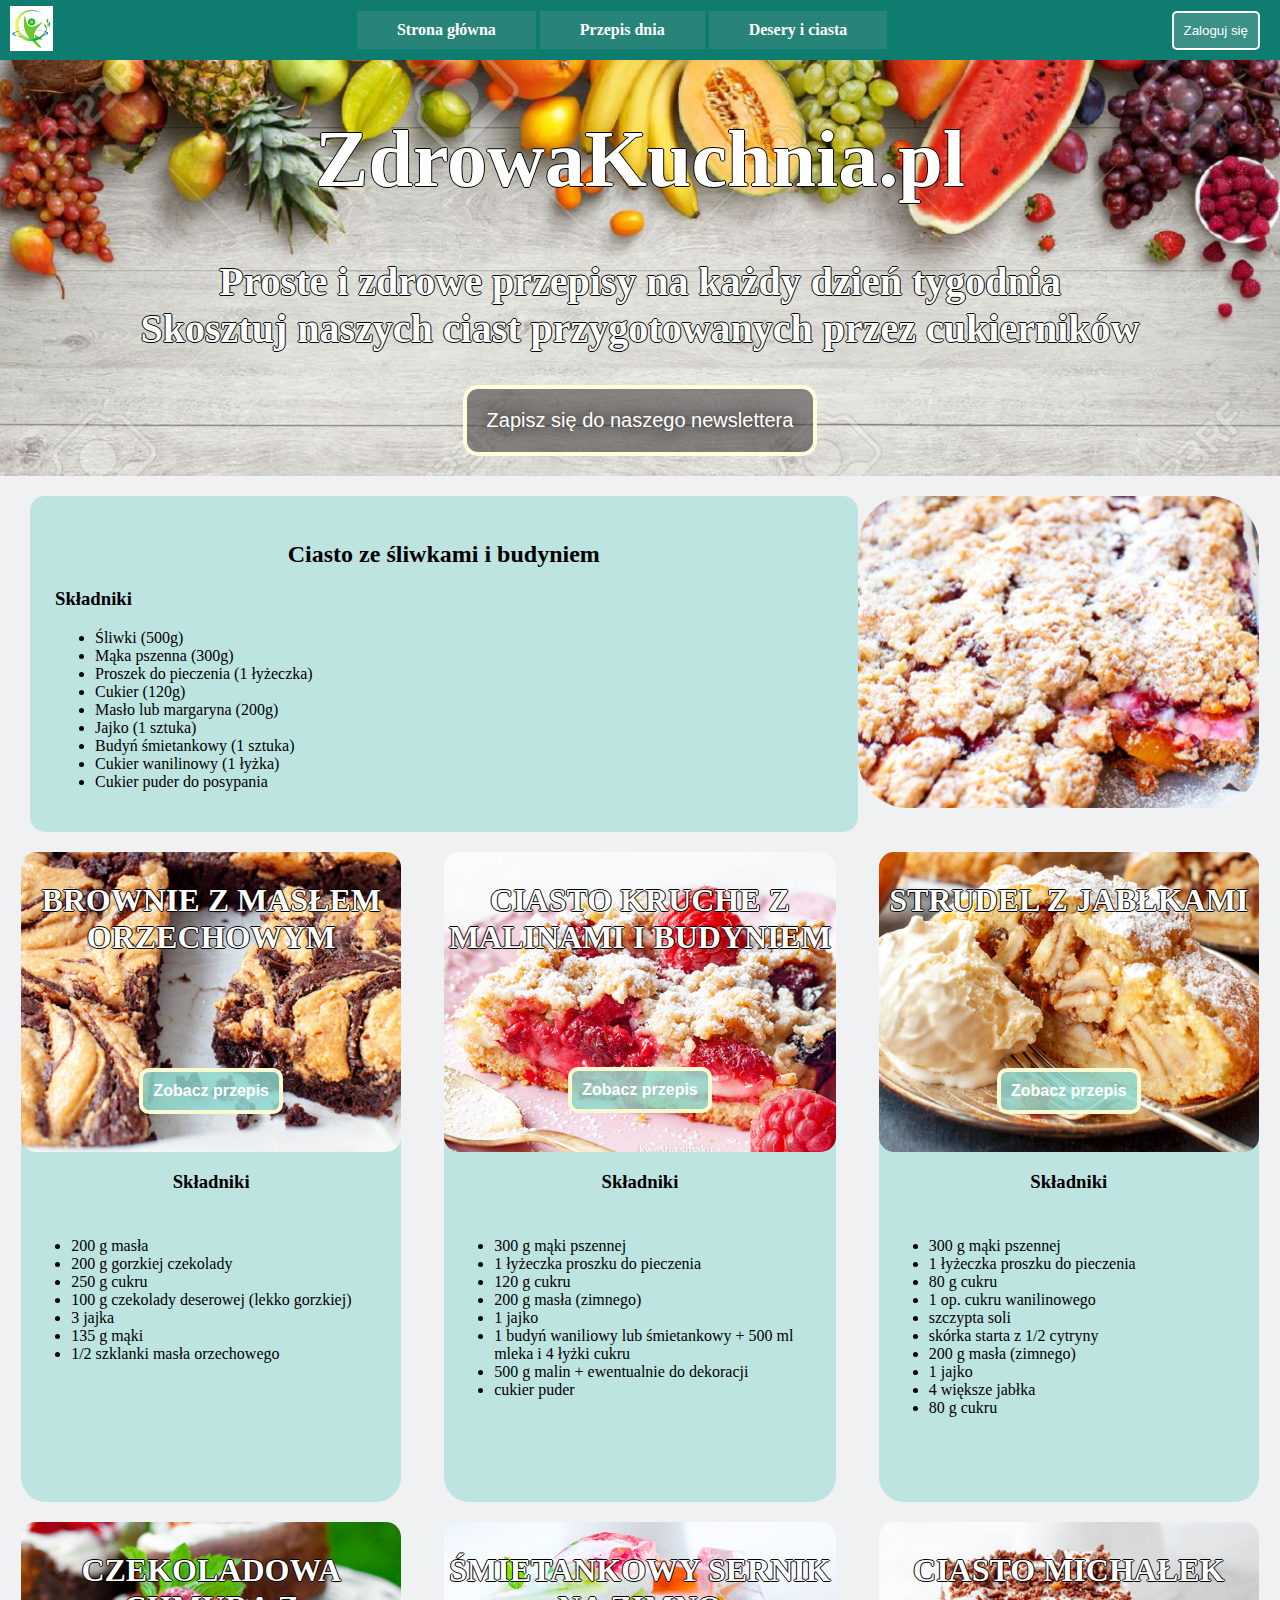
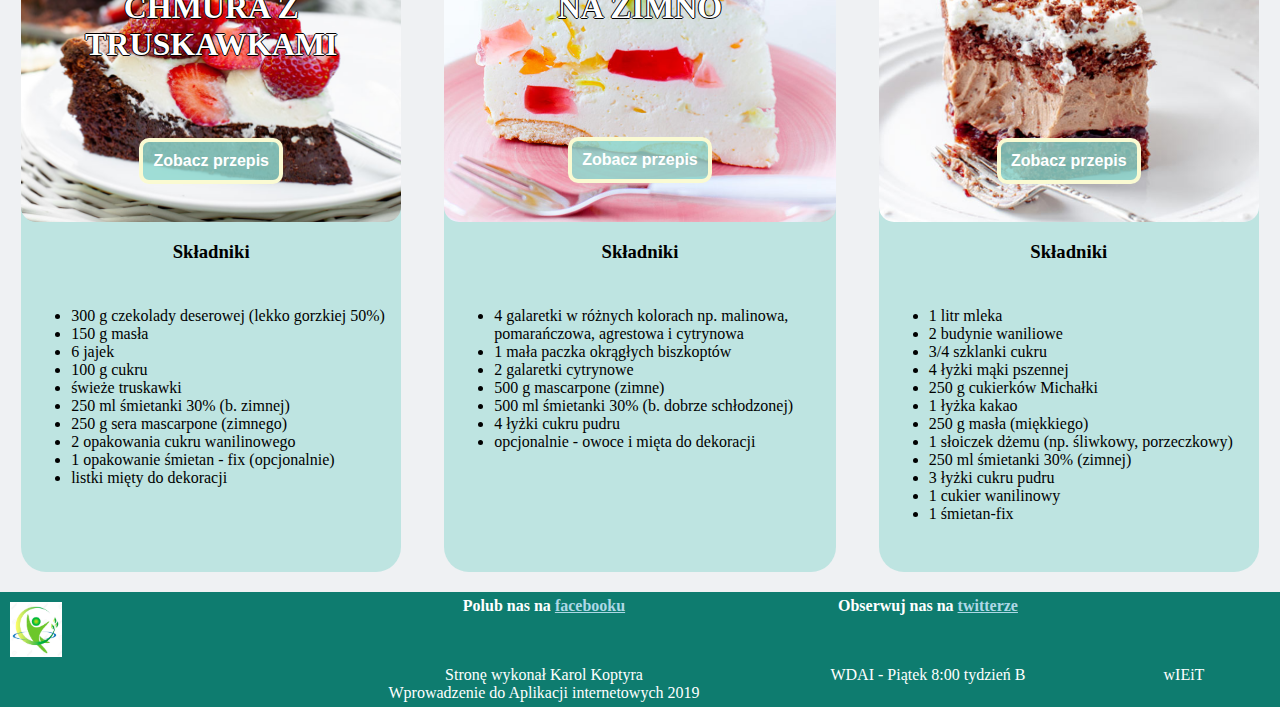
==== lab2-rwd/index.html @ cbfe7ee7 "Dodanie stron RWD i Bootstrap" ====
<!DOCTYPE html>
<html lang="pl">
    <head>
        <meta charset="UTF-8">
        <title>ZdrowaKuchnia</title>
        <link rel="stylesheet" href="stylesweb.css">
    </head>
    <body>
        <div id="container">
            <header id="header-top">
                <nav id=nav-top>
                    <div id="logo"><img src="img/logo.jpg" alt="logo"></div>
                    <ul>
                        <li><a href="#header-top">Strona główna</a></li>
                        <li><a href="#ciasto-dnia">Przepis dnia</a></li>
                        <li><a href="#przepisy-ciasta">Desery i ciasta</a></li>
                    </ul>
                    <button>Zaloguj się</button>
                </nav>
                <section id="baner">
                    <h1>ZdrowaKuchnia.pl</h1>
                    <h2>Proste i zdrowe przepisy na każdy dzień tygodnia<br/>
                    Skosztuj naszych ciast przygotowanych przez cukierników</h2>
                    <button>Zapisz się do naszego newslettera</button>
                </section>
            </header>
            <section id="ciasto-dnia">
                <div id="ciasto-dnia-składniki">
                    <h2>Ciasto  ze śliwkami i budyniem</h2>
                    <h3>Składniki</h3>
                    <ul>
                        <li>Śliwki (500g)</li>
                        <li> Mąka pszenna (300g)</li>
                        <li> Proszek do pieczenia (1 łyżeczka)</li>
                        <li> Cukier (120g)</li>
                        <li> Masło lub margaryna (200g)</li>
                        <li> Jajko (1 sztuka)</li>
                        <li> Budyń śmietankowy (1 sztuka)</li>
                        <li> Cukier wanilinowy (1 łyżka) </li>
                        <li> Cukier puder do posypania</li>
                    </ul>
                </div>
            </section>
            <section id="ciasto-dnia-image">
                <img src="img/ciasto-dnia.png" alt="Ciasto ze śliwkami i budyniem">
            </section>
            <section id="przepisy-ciasta">
                <div class="karta-przepisu" id="karta1">
                    <div class="zdjecie-przepisu-karty">
                        <h1> BROWNIE Z MASŁEM ORZECHOWYM</h1>
                        <button> Zobacz przepis </button>
                    </div>
                    <div class="karta-opis">
                        <h3>Składniki</h3>
                        <div class="skladniki-karta">
                            <ul>
                                <li> 200 g masła</li>
                                <li> 200 g gorzkiej czekolady</li>
                                <li> 250 g cukru</li>
                                <li> 100 g czekolady deserowej (lekko gorzkiej)</li>
                                <li> 3 jajka</li>
                                <li> 135 g mąki</li>
                                <li> 1/2 szklanki masła orzechowego </li>
                            </ul>
                        </div>
                    </div>
                </div>
            </section>
            <div class="karta-przepisu" id="karta2">
                <div class="zdjecie-przepisu-karty">
                    <h1> CIASTO KRUCHE Z MALINAMI I BUDYNIEM</h1>
                    <button> Zobacz przepis </button>
                </div>
                <div class="karta-opis">
                    <h3>Składniki</h3>
                    <div class="skladniki-karta">
                        <ul>
                            <li> 300 g mąki pszennej</li>
                            <li> 1 łyżeczka proszku do pieczenia</li>
                            <li> 120 g cukru</li>
                            <li> 200 g masła (zimnego)</li>
                            <li> 1 jajko</li>
                            <li> 1 budyń waniliowy lub śmietankowy + 500 ml mleka i 4 łyżki cukru</li>
                            <li> 500 g malin + ewentualnie do dekoracji</li>
                            <li> cukier puder</li>
                        </ul>
                    </div>
                </div>
            </div>
            <div class="karta-przepisu" id="karta3">
                <div class="zdjecie-przepisu-karty">
                    <h1> STRUDEL Z JABŁKAMI</h1>
                    <button> Zobacz przepis </button>
                </div>
                <div class="karta-opis">
                    <h3>Składniki</h3>
                    <div class="skladniki-karta">
                        <ul>
                            <li> 300 g mąki pszennej</li>
                            <li> 1 łyżeczka proszku do pieczenia</li>
                            <li> 80 g cukru</li>
                            <li> 1 op. cukru wanilinowego</li>
                            <li> szczypta soli</li>
                            <li> skórka starta z 1/2 cytryny</li>
                            <li> 200 g masła (zimnego)</li>
                            <li> 1 jajko</li>                            
                            <li> 4 większe jabłka</li>
                            <li> 80 g cukru</li>
                        </ul>
                    </div>
                </div>
            </div>
            <div class="karta-przepisu" id="karta4">
                <div class="zdjecie-przepisu-karty">
                    <h1> CZEKOLADOWA CHMURA Z TRUSKAWKAMI</h1>
                    <button> Zobacz przepis </button>
                </div>
                <div class="karta-opis">
                    <h3>Składniki</h3>
                    <div class="skladniki-karta">
                        <ul>
                            <li> 300 g czekolady deserowej (lekko gorzkiej 50%)</li>
                            <li> 150 g masła</li>
                            <li> 6 jajek</li>
                            <li> 100 g cukru</li>
                            <li> świeże truskawki</li>
                            <li> 250 ml śmietanki 30% (b. zimnej)</li>
                            <li> 250 g sera mascarpone (zimnego)</li>
                            <li> 2 opakowania cukru wanilinowego</li>
                            <li> 1 opakowanie śmietan - fix (opcjonalnie)</li>
                            <li> listki mięty do dekoracji</li>
                        </ul>
                    </div>
                </div>
            </div>
            <div class="karta-przepisu" id="karta5">
                <div class="zdjecie-przepisu-karty">
                    <h1> ŚMIETANKOWY SERNIK NA ZIMNO</h1>
                    <button> Zobacz przepis </button>
                </div>
                <div class="karta-opis">
                    <h3>Składniki</h3>
                    <div class="skladniki-karta">
                        <ul>
                            <li> 4 galaretki w różnych kolorach np. malinowa, pomarańczowa, agrestowa i cytrynowa</li>
                            <li> 1 mała paczka okrągłych biszkoptów</li>
                            <li> 2 galaretki cytrynowe</li>
                            <li> 500 g mascarpone (zimne)</li>
                            <li> 500 ml śmietanki 30% (b. dobrze schłodzonej)</li>
                            <li> 4 łyżki cukru pudru</li>
                            <li> opcjonalnie - owoce i mięta do dekoracji</li>
                        </ul>
                    </div>
                </div>
            </div>
            <div class="karta-przepisu" id="karta6">
                <div class="zdjecie-przepisu-karty">
                    <h1> CIASTO MICHAŁEK</h1>
                    <button> Zobacz przepis </button>
                </div>
                <div class="karta-opis">
                    <h3>Składniki</h3>
                    <div class="skladniki-karta">
                        <ul>
                            <li> 1 litr mleka</li>
                            <li> 2 budynie waniliowe</li>
                            <li> 3/4 szklanki cukru</li>
                            <li> 4 łyżki mąki pszennej</li>
                            <li> 250 g cukierków Michałki</li>
                            <li> 1 łyżka kakao</li>
                            <li> 250 g masła (miękkiego)</li>
                            <li> 1 słoiczek dżemu (np. śliwkowy, porzeczkowy)</li>
                            <li> 250 ml śmietanki 30% (zimnej)</li>
                            <li> 3 łyżki cukru pudru</li>
                            <li> 1 cukier wanilinowy</li>
                            <li> 1 śmietan-fix</li>
                        </ul>
                    </div>
                </div>
            </div>
            <footer id="footer-bot">
                <div id="footer-logo">
                    <img src="img/logo.jpg" alt="logo">
                </div>
                <div id="footer-fb">
                    Polub nas na <a href="https://facebook.com">facebooku</a>
                </div>
                <div id="footer-twitter">
                    Obserwuj nas na <a href="https://twitter.com">twitterze</a>
                </div>
                <div id="footer-madeby"> 
                    Stronę wykonał Karol Koptyra<br/>
                    Wprowadzenie do Aplikacji internetowych 2019 
                </div>
                <div id="footer-grupa">WDAI - Piątek 8:00 tydzień B</div>
                <div id="footer-wydział">wIEiT</div>
            </footer>
        </div>
    </body>
</html>
---- lab2-rwd/stylesweb.css ----
body {
    margin: 0px;
    background-color: rgb(239, 241, 243);
}

button {
    background: rgba(175, 175, 175, 0);
    padding: 5px;
    margin-bottom: 20px;
    font-weight: lighter;
    color: white;
    border: solid lightgoldenrodyellow 4px;
}

button:hover {
    color: darkgreen;
    transition-duration: 1s
}

button:active {
    background-color: lightblue;
}

#container {
    margin: auto;
    display: grid;
    grid-template-columns: 33% 34% 33%;
    grid-template-rows: auto auto auto auto;
    grid-template-areas: "header header header" "ciasto-op ciasto-op ciasto-zdj" "karta1 karta2 karta3" "karta4 karta5 karta6" "footer footer footer";
}

#header-top {
    display: grid;
    grid-area: header;
    grid-template-rows: 60px auto;
    background-size: cover;
    background-image: url("img/foodbaner.png");
}

#nav-top {
    background-color: rgb(14,124,111);
    display: flex;
    flex-direction: row;
    justify-content: space-between;
}

#nav-top ul {
    margin: 0;
    align-self: center;
}

#nav-top li {
    display: inline-block;
    padding: 10px 40px;
    background-color: rgb(40, 131, 120);
}

#nav-top li>a {
    text-decoration: none;
    font-weight: bold;
    color: white;
}

#nav-top li>a:hover {
    color: lightblue;
    transition-duration: 1s;
}

#nav-top #logo {
    margin-left: 10px;
    align-self: center;
    justify-self: end;
}

#nav-top #logo img {
    max-height: 45px;
}

#nav-top button {
    padding: 10px;
    align-self: center;
    justify-self: end;
    border: solid white 2px;
    background-color: rgb(59, 145, 135);
    color: white;
    margin: auto 20px;
    border-radius: 5px;
}

#nav-top button:active {
    background-color: lightblue;
}

#nav-top button:hover {
    color: lightblue;
    transition-duration: 1s
}

#baner {
    color: white;
    text-shadow: 0px 0px 14px black;
    font-size: 2.5em;
    text-align: center;    
    text-shadow: -1px 0 black, 0 1px black, 1px 0 black, 0 -1px black;
}

#baner>h2 {
    font-size: 1em;
    text-shadow: -1px 0 black, 0 1px black, 1px 0 black, 0 -1px black;
}

#baner button {
    background: rgba(61, 54, 54, 0.568);
    padding: 20px;
    text-shadow: 0px 0px 14px black;
    font-weight: lighter;
    font-size: .5em;
    border: solid lightyellow 4px;
    color: white;
    margin-bottom: 20px;
    border-radius: 15px;
}

#baner button:active {
    background-color: lightblue;
}

#baner button:hover {
    color: lightblue;
    transition-duration: 1s
}

#ciasto-dnia {
    background-color: rgba(142, 216, 207, 0.5);
    margin: 20px 0 20px 30px;
    grid-area: ciasto-op;
    padding: 25px;
    border-radius: 15px;
}
#ciasto-dnia-składniki > h2{
    text-align: center;
}

#ciasto-dnia-image {
    grid-area: ciasto-zdj;
}

#ciasto-dnia-image img {
    max-width: 95%;
    border-radius: 50px;
    margin: 20px 0 20px 0;
}

#karta1 {
    background-color: rgba(142, 216, 207, 0.5);
    grid-area: karta1;
}

#karta2 {
    background-color: rgba(142, 216, 207, 0.5);
    grid-area: karta2;
}

#karta3 {
    background-color: rgba(142, 216, 207, 0.5);
    grid-area: karta3;
}
#karta4 {
    background-color: rgba(142, 216, 207, 0.5);
    grid-area: karta4;
}

#karta5 {
    background-color: rgba(142, 216, 207, 0.5);
    grid-area: karta5;
}

#karta6 {
    background-color: rgba(142, 216, 207, 0.5);
    grid-area: karta6;
}

.karta-przepisu {
    width: 90%;
    min-height: 650px;
    margin: auto auto 20px auto;
    border-radius: 25px;
}

.karta-przepisu .zdjecie-przepisu-karty h1 {
    text-shadow: -1px 0 black, 0 1px black, 1px 0 black, 0 -1px black;
    color: white;
    margin: 30px auto 0 auto;
}

.karta-przepisu .zdjecie-przepisu-karty button {
    background: rgba(142, 216, 207, 0.829);
    font-size: 1em;
    padding: 10px;
    font-weight: bold;
    margin: auto auto 10% auto;
    border-radius: 10px;
}

.karta-przepisu .zdjecie-przepisu-karty {
    display: flex;
    flex-direction: column;
    min-height: 300px;
    width: 100%;
    height: 100%;
    background-size: 10vw;
    background-size: cover;
    border-radius: 15px;

}

.karta-przepisu h3 {
    text-align: center;
}

.karta-przepisu .skladniki-karta {
    padding: 10px;
}

#karta1 .zdjecie-przepisu-karty {
    background-size: cover;
    background-image: url("img/ciasto-brownie.png")
}

#karta2 .zdjecie-przepisu-karty {
    background-size: cover;
    background-image: url("img/ciasto-kruche.png")
}

#karta3 .zdjecie-przepisu-karty {
    background-size: cover;
    background-image: url("img/ciasto-strudel.png")
}
#karta4 .zdjecie-przepisu-karty {
    background-size: cover;
    background-image: url("img/ciasto-chmura.png")
}

#karta5 .zdjecie-przepisu-karty {
    background-size: cover;
    background-image: url("img/ciasto-sernik.png")
}

#karta6 .zdjecie-przepisu-karty {
    background-size: cover;
    background-image: url("img/ciasto-michalek.png")
}
.zdjecie-przepisu-karty h1{
    font-weight: bold;
    text-align: center;
}

#footer-bot {
    text-align: center;
    padding-top: 5px;
    padding-bottom: 5px;
    background-color: rgb(14,124,111);
    color: white;
    grid-area: footer;
    display: grid;
    grid-template-rows: auto auto;
    grid-template-columns: 25% 35% 25% 15%;
    grid-template-areas: "logo fb twitter ." ". madeby grupa wydział";
}

#footer-logo {
    text-align: left;
    margin: 5px;
    grid-area: logo;
}

#footer-logo img {
    margin-left: 5px;
    max-height: 55px;
}

#footer-fb {
    text-align: center;
    grid-area: fb;
    text-decoration: none;
    font-weight: bold;
    color: white;
}

#footer-twitter {
    grid-area: twitter;
    text-decoration: none;
    font-weight: bold;
    color: white;
}

#footer-madeby {
    grid-area: madeby;
}

#footer-grupa {
    grid-area: grupa;
}

#footer-wydział {
    grid-area: wydział;
}
#footer-bot a:link {
    color: lightblue;
}
#footer-bot a:visited {
    color: lightslategrey;
}
#footer-bot a:hover {
    color: lightpink;
    transition-duration: 1s;
}
@media (max-width: 1000px){
    #container {
        margin: auto;
        display: grid;
        grid-template-columns: 50% 50%;
        grid-template-rows: auto auto auto auto auto;
        grid-template-areas: "header header" "ciasto-op ciasto-zdj" "karta1 karta2" "karta3 karta4" "karta5 karta6" "footer footer";
    }
}
@media (max-width: 780px){
    #header-top {
        display: grid;
        grid-area: header;
        grid-template-rows: 130px auto;
        background-size: cover;
        background-image: url("foodbaner.png");
    }

    #nav-top {
        flex-direction: row;
    }
    #nav-top li {
        display: inline-block;
        padding: 10px 40px;
        background-color: rgb(40, 131, 120);
        margin: 1px;
    }
    #nav-top #logo {
        margin-left: 10px;
        align-self: center; 
        justify-self: center;
        padding-top: 7px;
    }
    
    #nav-top #logo img {
        max-height: 100px;
    }
    #container {
        margin: auto;
        display: grid;
        grid-template-columns: 50% 50%;
        grid-template-rows: auto auto auto auto auto;
        grid-template-areas: "header header" "ciasto-op ciasto-zdj" "karta1 karta2" "karta3 karta4" "karta5 karta6" "footer footer";
    }
    #footer-bot {
        text-align: center;
        padding-top: 5px;
        padding-bottom: 5px;
        background-color: rgb(14,124,111);
        color: white;
        grid-area: footer;
        display: grid;
        grid-template-rows: 30px 50px;
        grid-template-columns: 50% 50%;
        grid-template-areas: "fb twitter" "madeby grupa";
    }
    #footer-logo img {
        margin-left: 5px;
        max-height: 55px;
        display: none;
    }
    #footer-wydział {
        grid-area: wydział;
        display: none;
    }
}
@media (max-width: 620px){
    #container {
        margin: auto;
        display: grid;
        grid-template-columns: 100%;
        grid-template-rows: auto;
        grid-template-areas: "header" "ciasto-zdj" "ciasto-op" "karta1" "karta2" "karta3" "karta4" "karta5" "karta6" "footer";
    }
    #ciasto-dnia-image img {
        max-width: 95%;
        border-radius: 50px;
        margin: 20px 20px 0 20px;
    }
    #ciasto-dnia {
        background-color: rgba(142, 216, 207, 0.5);
        margin: 0 20px 20px 20px;
        grid-area: ciasto-op;
        padding: 25px;
        border-radius: 15px;
}
}
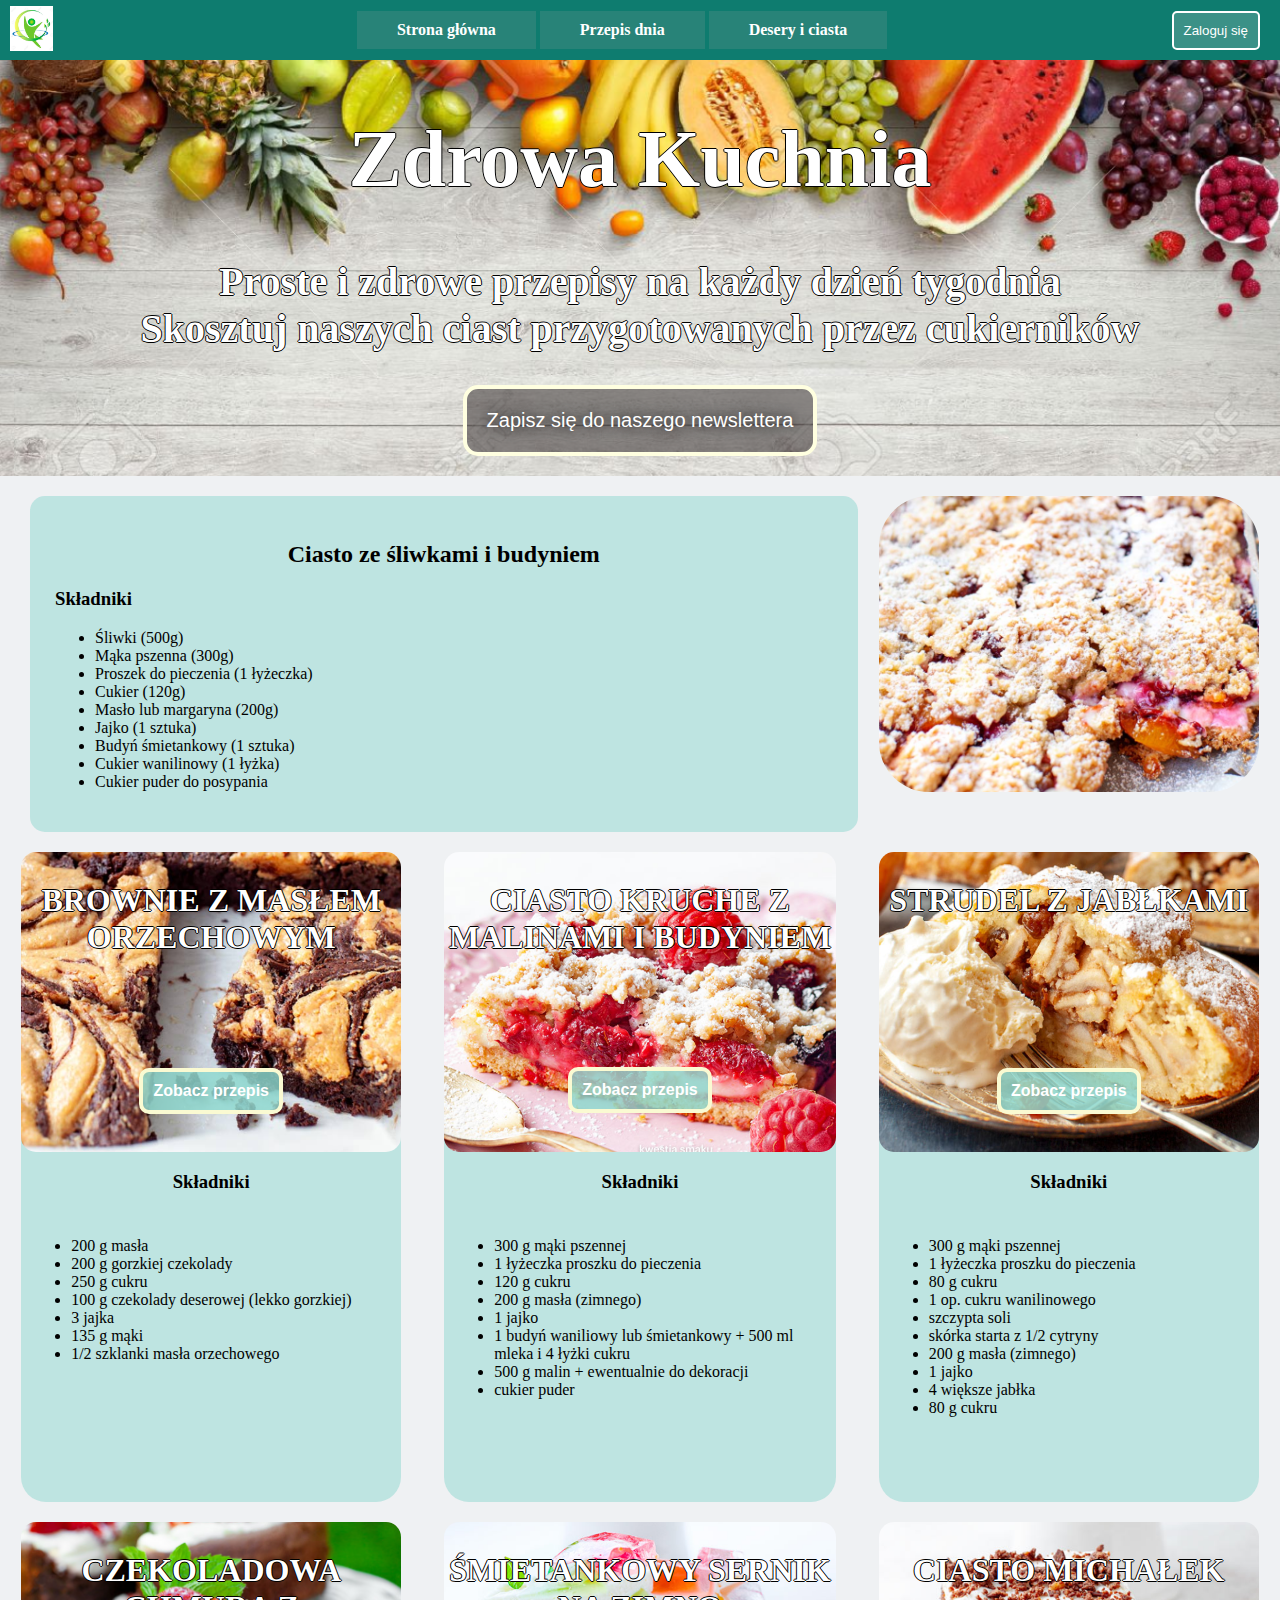
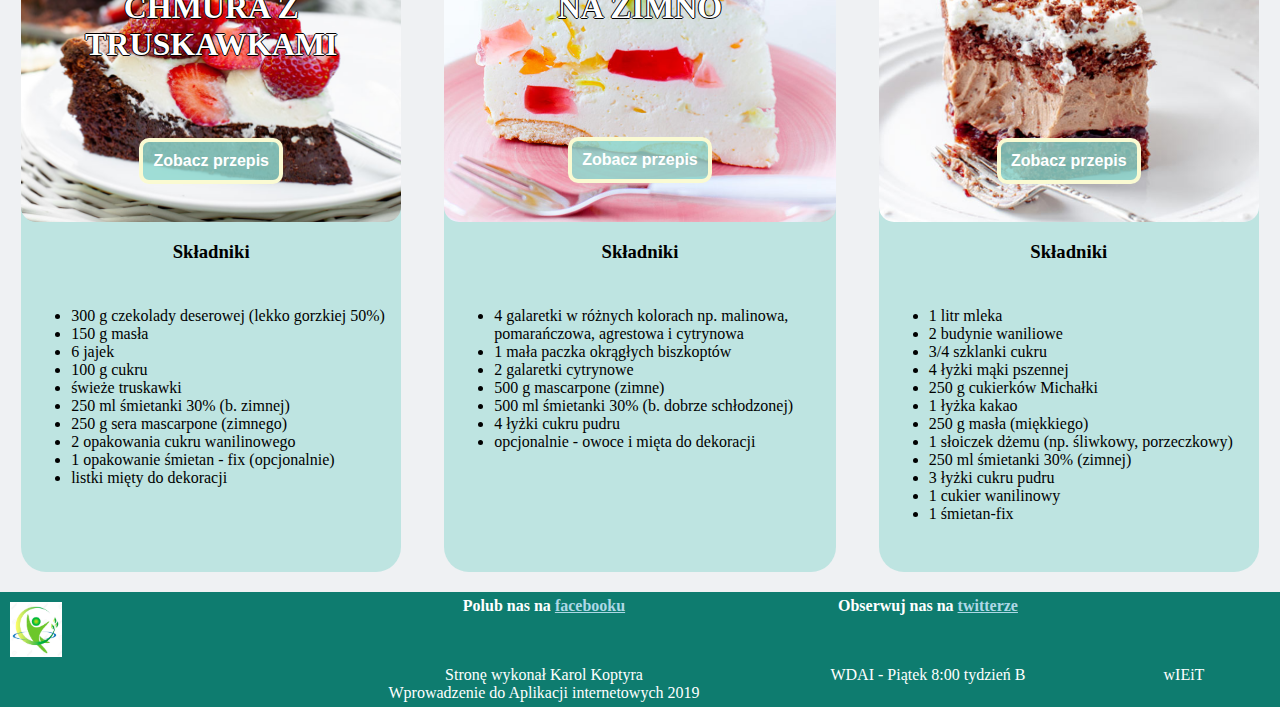
==== commit d043fa86: "responsiveness upgrade" ====
--- a/lab2-rwd/index.html
+++ b/lab2-rwd/index.html
@@ -2,6 +2,7 @@
 <html lang="pl">
     <head>
         <meta charset="UTF-8">
+        <meta name="viewport" content="width=device-width, initial-scale=1, shrink-to-fit=no">
         <title>ZdrowaKuchnia</title>
         <link rel="stylesheet" href="stylesweb.css">
     </head>
@@ -18,7 +19,7 @@
                     <button>Zaloguj się</button>
                 </nav>
                 <section id="baner">
-                    <h1>ZdrowaKuchnia.pl</h1>
+                    <h1>Zdrowa Kuchnia</h1>
                     <h2>Proste i zdrowe przepisy na każdy dzień tygodnia<br/>
                     Skosztuj naszych ciast przygotowanych przez cukierników</h2>
                     <button>Zapisz się do naszego newslettera</button>
--- a/lab2-rwd/stylesweb.css
+++ b/lab2-rwd/stylesweb.css
@@ -146,9 +146,9 @@
 }
 
 #ciasto-dnia-image img {
-    max-width: 95%;
+    max-width: 90%;
     border-radius: 50px;
-    margin: 20px 0 20px 0;
+    margin: 20px 5% 20px 5%;
 }
 
 #karta1 {
@@ -315,7 +315,7 @@
     color: lightpink;
     transition-duration: 1s;
 }
-@media (max-width: 1000px){
+@media screen and (max-width: 1000px){
     #container {
         margin: auto;
         display: grid;
@@ -324,13 +324,13 @@
         grid-template-areas: "header header" "ciasto-op ciasto-zdj" "karta1 karta2" "karta3 karta4" "karta5 karta6" "footer footer";
     }
 }
-@media (max-width: 780px){
+@media screen and (max-width: 820px){
     #header-top {
         display: grid;
         grid-area: header;
         grid-template-rows: 130px auto;
         background-size: cover;
-        background-image: url("foodbaner.png");
+        background-image: url("img/foodbaner.png");
     }
 
     #nav-top {
@@ -381,7 +381,7 @@
         display: none;
     }
 }
-@media (max-width: 620px){
+@media screen and (max-width: 650px){
     #container {
         margin: auto;
         display: grid;
@@ -400,5 +400,41 @@
         grid-area: ciasto-op;
         padding: 25px;
         border-radius: 15px;
-}
+    }       
+}
+@media screen and (max-width: 490px){
+
+    #footer-bot{
+        grid-template-columns: 100% 100% 100% 100%;
+        grid-template-areas: "fb" "twitter" "madeby" "grupa";
+    }
+    #container {
+        margin: auto;
+        display: grid;
+        grid-template-columns: 100%;
+        grid-template-rows: auto;
+        grid-template-areas: "header" "ciasto-zdj" "ciasto-op" "karta1" "karta2" "karta3" "karta4" "karta5" "karta6" "footer";
+    }
+    #ciasto-dnia-image img {
+        max-width: 90%;
+        margin: 5px 5% 5px 5%;
+        align-content: center;
+    }
+    #baner > h2 {
+        display: none;
+    }
+    #baner button{
+        display: none;
+    }
+    #nav-top #logo{
+        display: none;
+    }
+}
+@media screen and (max-width: 340px){
+    #header-top {
+        grid-template-rows: 150px auto;
+    }
+    #nav-top button{
+        display: none;
+    }
 }